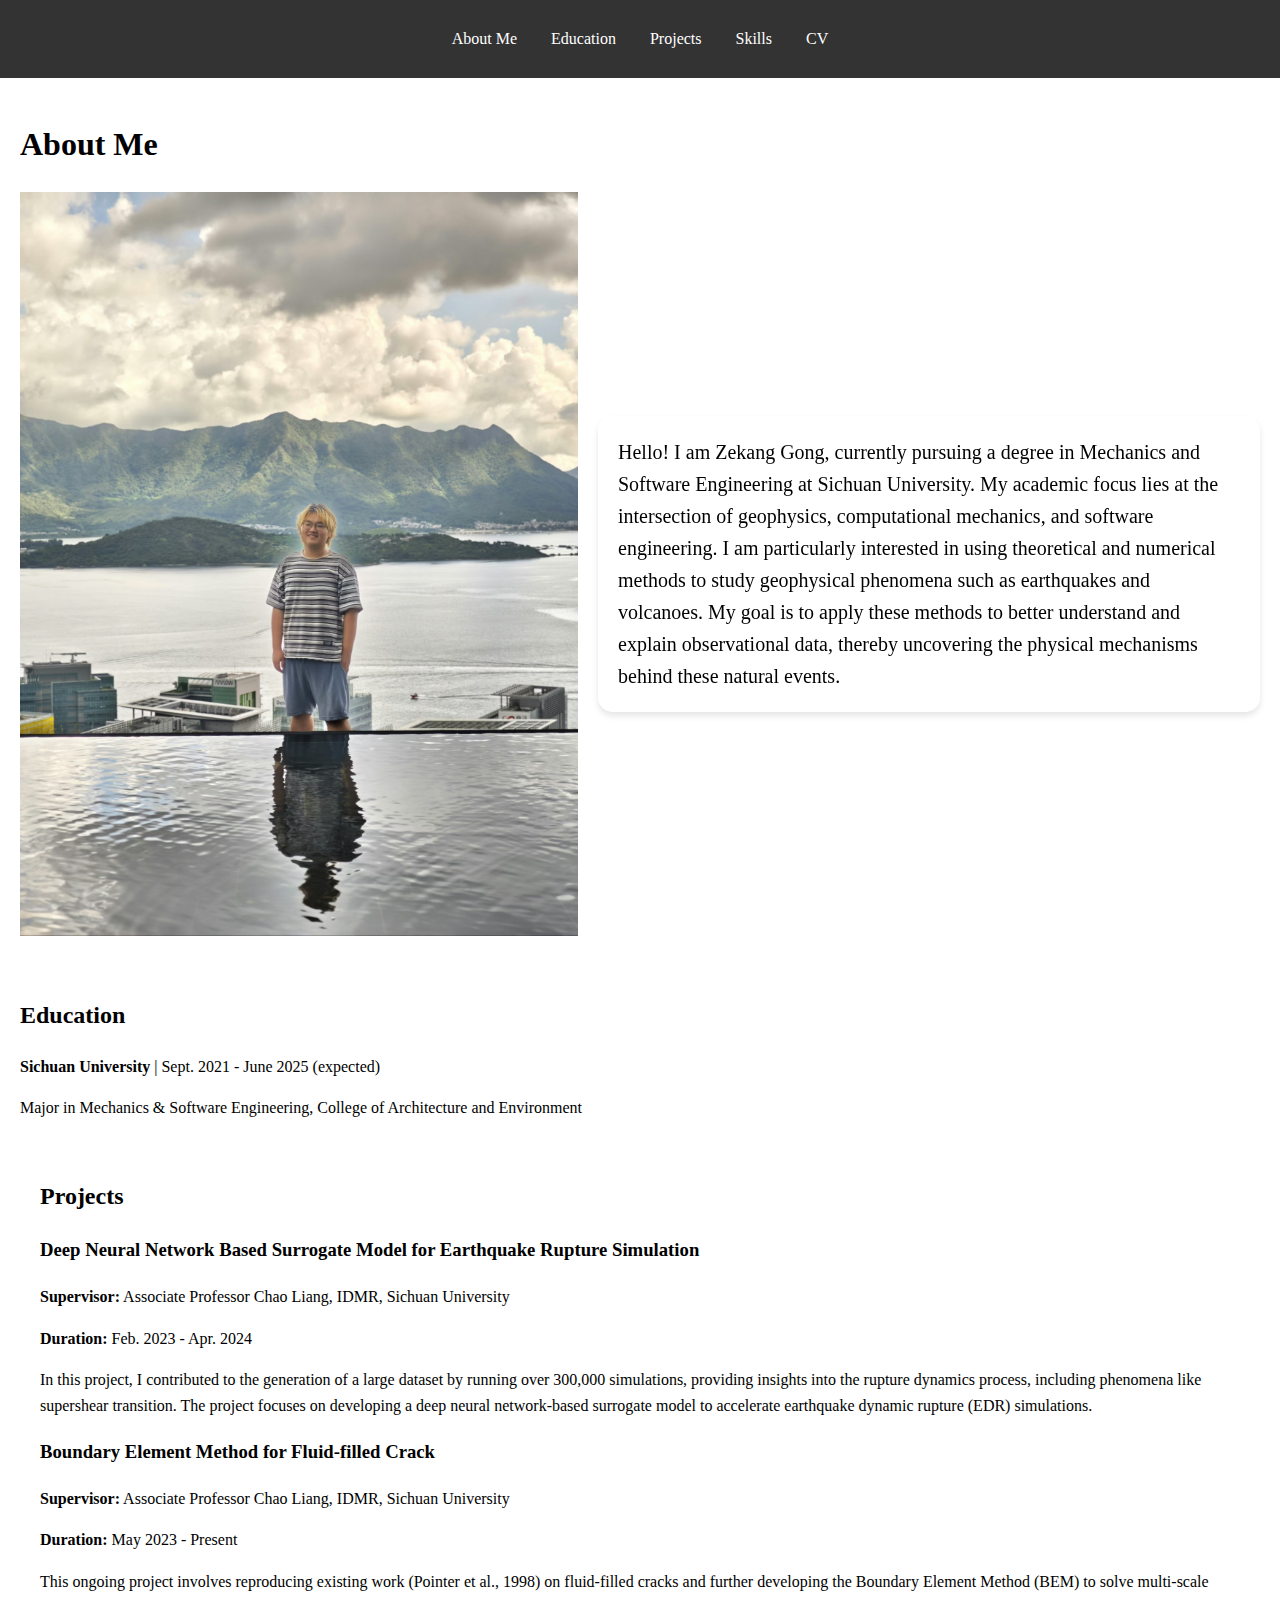
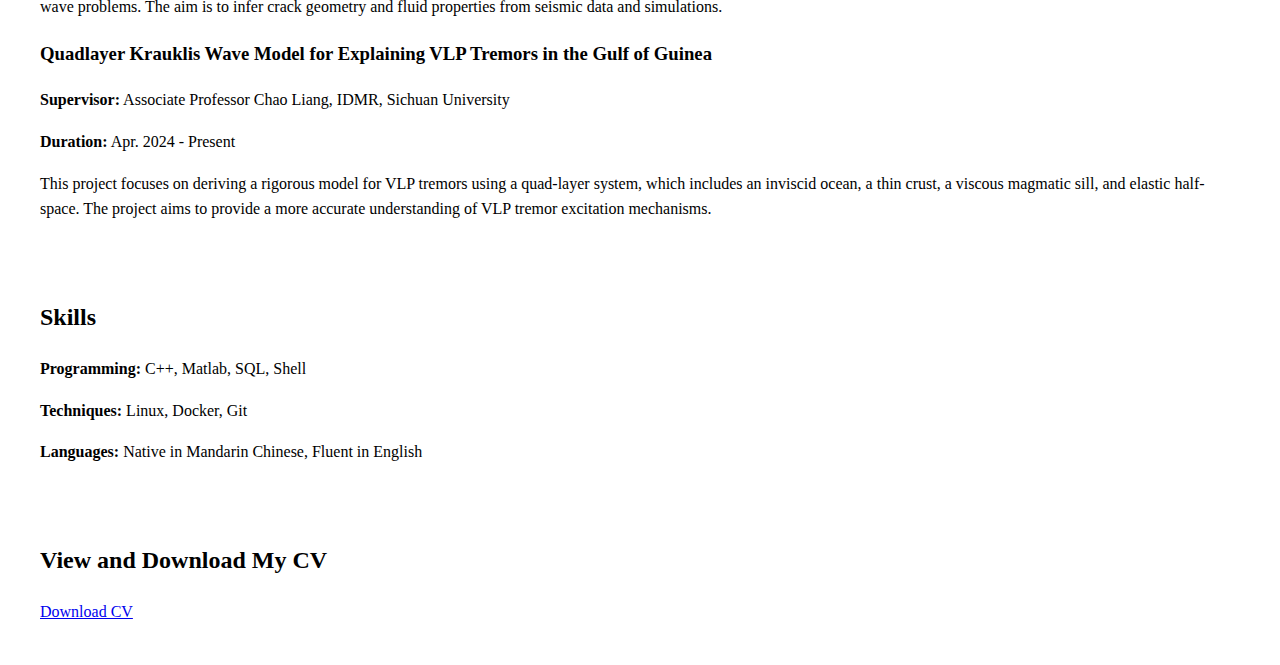
==== index.html @ 9159377b "Update index.html" ====
<!DOCTYPE html>
<html lang="en">
<head>
    <meta charset="UTF-8">
    <meta name="viewport" content="width=device-width, initial-scale=1.0">
    <title>Zekang Gong's Homepage</title>
    <link rel="stylesheet" href="style.css">
</head>
<body>
    <header>
        <nav>
            <ul>
                <li><a href="#about">About Me</a></li>
                <li><a href="#education">Education</a></li>
                <li><a href="#projects">Projects</a></li>
                <li><a href="#skills">Skills</a></li>
                <li><a href="#cv">CV</a></li>
            </ul>
        </nav>
    </header>
    
    <section id="about">
        <h1>About Me</h1>
        <div class="about-content">
            <img src="imgs/portrait.jpg" alt="Profile Photo" class="photo">
            <p>
                Hello! I am Zekang Gong, currently pursuing a degree in Mechanics and Software Engineering at Sichuan University. My academic focus lies at the intersection of geophysics, computational mechanics, and software engineering. I am particularly interested in using theoretical and numerical methods to study geophysical phenomena such as earthquakes and volcanoes. My goal is to apply these methods to better understand and explain observational data, thereby uncovering the physical mechanisms behind these natural events.
            </p>
        </div>
    </section>


    <section id="education">
        <h2>Education</h2>
        <p><strong>Sichuan University</strong> | Sept. 2021 - June 2025 (expected)</p>
        <p>Major in Mechanics & Software Engineering, College of Architecture and Environment</p>
    <section id="projects">
        <h2>Projects</h2>
        <h3>Deep Neural Network Based Surrogate Model for Earthquake Rupture Simulation</h3>
        <p><strong>Supervisor:</strong> Associate Professor Chao Liang, IDMR, Sichuan University</p>
        <p><strong>Duration:</strong> Feb. 2023 - Apr. 2024</p>
        <p>In this project, I contributed to the generation of a large dataset by running over 300,000 simulations, providing insights into the rupture dynamics process, including phenomena like supershear transition. The project focuses on developing a deep neural network-based surrogate model to accelerate earthquake dynamic rupture (EDR) simulations.</p>

        <h3>Boundary Element Method for Fluid-filled Crack</h3>
        <p><strong>Supervisor:</strong> Associate Professor Chao Liang, IDMR, Sichuan University</p>
        <p><strong>Duration:</strong> May 2023 - Present</p>
        <p>This ongoing project involves reproducing existing work (Pointer et al., 1998) on fluid-filled cracks and further developing the Boundary Element Method (BEM) to solve multi-scale wave problems. The aim is to infer crack geometry and fluid properties from seismic data and simulations.</p>

        <h3>Quadlayer Krauklis Wave Model for Explaining VLP Tremors in the Gulf of Guinea</h3>
        <p><strong>Supervisor:</strong> Associate Professor Chao Liang, IDMR, Sichuan University</p>
        <p><strong>Duration:</strong> Apr. 2024 - Present</p>
        <p>This project focuses on deriving a rigorous model for VLP tremors using a quad-layer system, which includes an inviscid ocean, a thin crust, a viscous magmatic sill, and elastic half-space. The project aims to provide a more accurate understanding of VLP tremor excitation mechanisms.</p>
    </section>

    <section id="skills">
        <h2>Skills</h2>
        <p><strong>Programming:</strong> C++, Matlab, SQL, Shell</p>
        <p><strong>Techniques:</strong> Linux, Docker, Git</p>
        <p><strong>Languages:</strong> Native in Mandarin Chinese, Fluent in English</p>
    </section>

    <section id="cv">
        <h2>View and Download My CV</h2>
        <a href="cv.pdf" download>Download CV</a>
    </section>

    <script src="script.js"></script>
</body>
</html>
---- style.css ----
body {
    font-family: "Times New Roman", Times, serif;
    line-height: 1.6;
    margin: 0;
    padding: 0;
}

header {
    background: #333;
    color: #fff;
    padding: 10px 0;
    text-align: center;
}

nav ul {
    list-style-type: none;
    padding: 0;
}

nav ul li {
    display: inline;
    margin: 0 15px;
}

nav ul li a {
    color: #fff;
    text-decoration: none;
}

section {
    padding: 20px;
}

#about {
    padding: 20px;
}

.about-content-wrapper {
    display: flex;
    flex-direction: column;
}

.about-content {
    display: flex;
    align-items: center;
    justify-content: space-between;
}

.photo {
    max-width: 45%;
    height: auto;
    margin-right: 20px;
    opacity: 0;
    transition: opacity 1s ease-in-out;
}

.photo.show {
    opacity: 1;
}

.about-content p {
    flex: 1;
    margin: 0;
    text-align: left;
    font-size: 1.25em; /* Increase the font size */
    background: rgba(255, 255, 255, 0.8); /* Light background for frosted glass effect */
    backdrop-filter: blur(10px); /* Apply the frosted glass effect */
    padding: 20px; /* Add padding inside the box */
    border-radius: 15px; /* Add rounded corners */
    box-shadow: 0 4px 6px rgba(0, 0, 0, 0.1); /* Optional: add some shadow for depth */
}
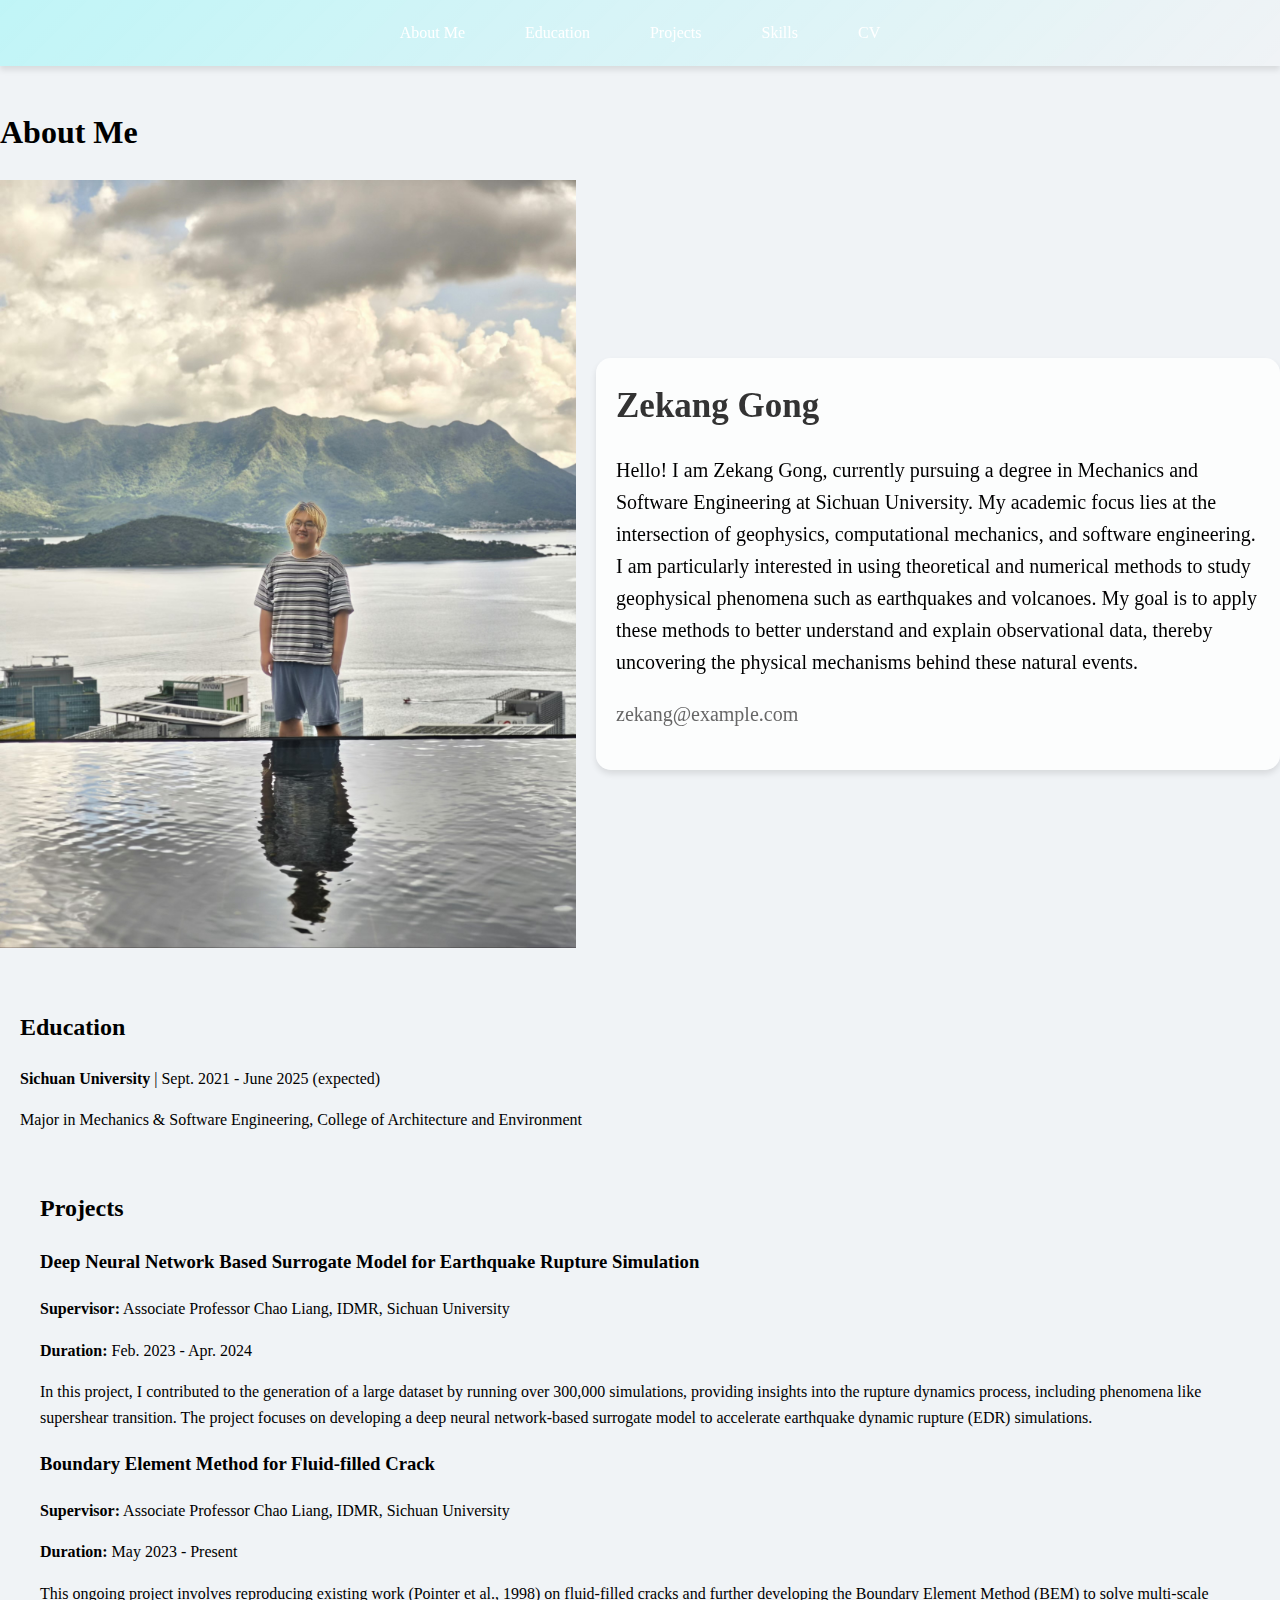
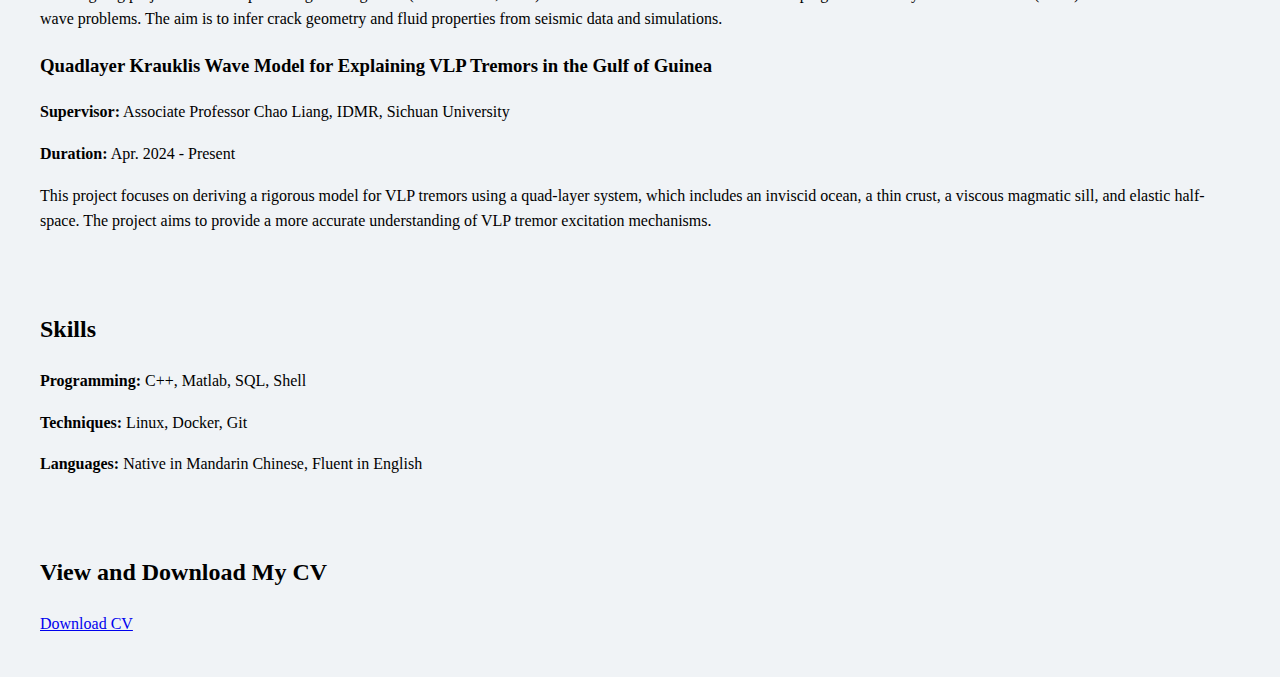
==== commit 277af2be: "Update index.html" ====
--- a/index.html
+++ b/index.html
@@ -23,11 +23,16 @@
         <h1>About Me</h1>
         <div class="about-content">
             <img src="imgs/portrait.jpg" alt="Profile Photo" class="photo">
-            <p>
-                Hello! I am Zekang Gong, currently pursuing a degree in Mechanics and Software Engineering at Sichuan University. My academic focus lies at the intersection of geophysics, computational mechanics, and software engineering. I am particularly interested in using theoretical and numerical methods to study geophysical phenomena such as earthquakes and volcanoes. My goal is to apply these methods to better understand and explain observational data, thereby uncovering the physical mechanisms behind these natural events.
-            </p>
+            <div class="about-text">
+                <h2>Zekang Gong</h2> <!-- Add your name here -->
+                <p>
+                    Hello! I am Zekang Gong, currently pursuing a degree in Mechanics and Software Engineering at Sichuan University. My academic focus lies at the intersection of geophysics, computational mechanics, and software engineering. I am particularly interested in using theoretical and numerical methods to study geophysical phenomena such as earthquakes and volcanoes. My goal is to apply these methods to better understand and explain observational data, thereby uncovering the physical mechanisms behind these natural events.
+                </p>
+                <p class="email">zekang@example.com</p> <!-- Add your email address here -->
+            </div>
         </div>
     </section>
+
 
 
     <section id="education">
--- a/style.css
+++ b/style.css
@@ -3,28 +3,51 @@
     line-height: 1.6;
     margin: 0;
     padding: 0;
+    background-color: #f0f3f6; /* Light grayish-blue background */
 }
 
 header {
-    background: #333;
-    color: #fff;
+    background: linear-gradient(135deg, rgba(0, 255, 255, 0.2), rgba(255, 255, 255, 0.05)); /* Gradient effect */
+    backdrop-filter: blur(6px); /* Frosted glass effect */
+    color: #000;
     padding: 10px 0;
     text-align: center;
+    box-shadow: 0 4px 6px rgba(0, 0, 0, 0.1); /* Subtle shadow for depth */
+    position: sticky;
+    top: 0;
+    z-index: 1000;
 }
 
 nav ul {
     list-style-type: none;
     padding: 0;
+    margin: 0;
+    display: flex;
+    justify-content: center;
 }
 
 nav ul li {
-    display: inline;
     margin: 0 15px;
+    position: relative;
 }
 
 nav ul li a {
     color: #fff;
     text-decoration: none;
+    padding: 10px 15px;
+    display: inline-block;
+    transition: all 0.3s ease-in-out;
+    border-radius: 5px;
+}
+
+nav ul li a:hover {
+    background: rgba(255, 255, 255, 0.2);
+    backdrop-filter: blur(4px); /* Slight frosted effect on hover */
+    box-shadow: 0 4px 8px rgba(0, 0, 0, 0.2); /* Subtle shadow on hover */
+}
+
+nav ul li a:active {
+    transform: scale(0.95); /* Simple click animation */
 }
 
 section {
@@ -32,7 +55,7 @@
 }
 
 #about {
-    padding: 20px;
+    padding: 20px 0;
 }
 
 .about-content-wrapper {
@@ -58,9 +81,8 @@
     opacity: 1;
 }
 
-.about-content p {
+.about-text {
     flex: 1;
-    margin: 0;
     text-align: left;
     font-size: 1.25em; /* Increase the font size */
     background: rgba(255, 255, 255, 0.8); /* Light background for frosted glass effect */
@@ -70,3 +92,16 @@
     box-shadow: 0 4px 6px rgba(0, 0, 0, 0.1); /* Optional: add some shadow for depth */
 }
 
+.about-text h2 {
+    margin-top: 0;
+    margin-bottom: 10px;
+    font-size: 1.75em;
+    font-weight: bold;
+    color: #333; /* Darker color for the name */
+}
+
+.about-text .email {
+    margin-top: 20px;
+    font-size: 1em;
+    color: #666; /* Lighter color for the email */
+}
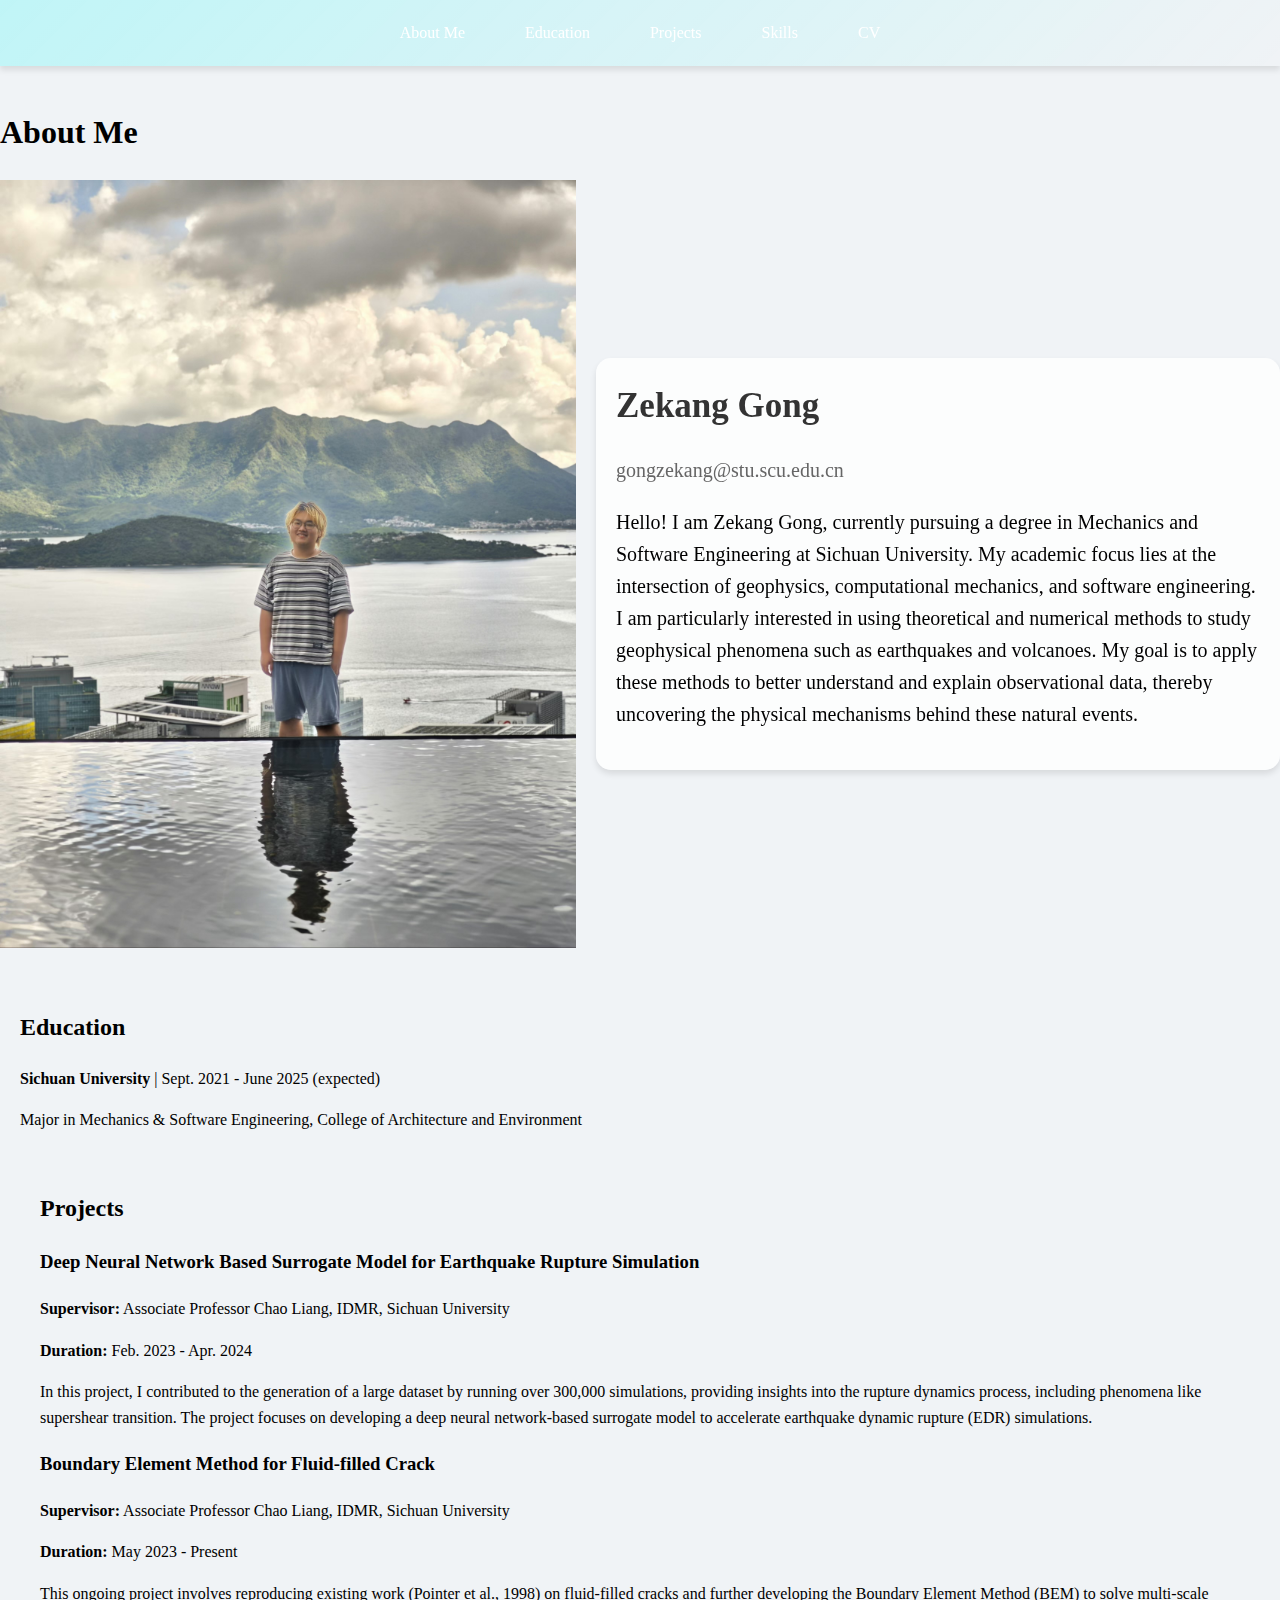
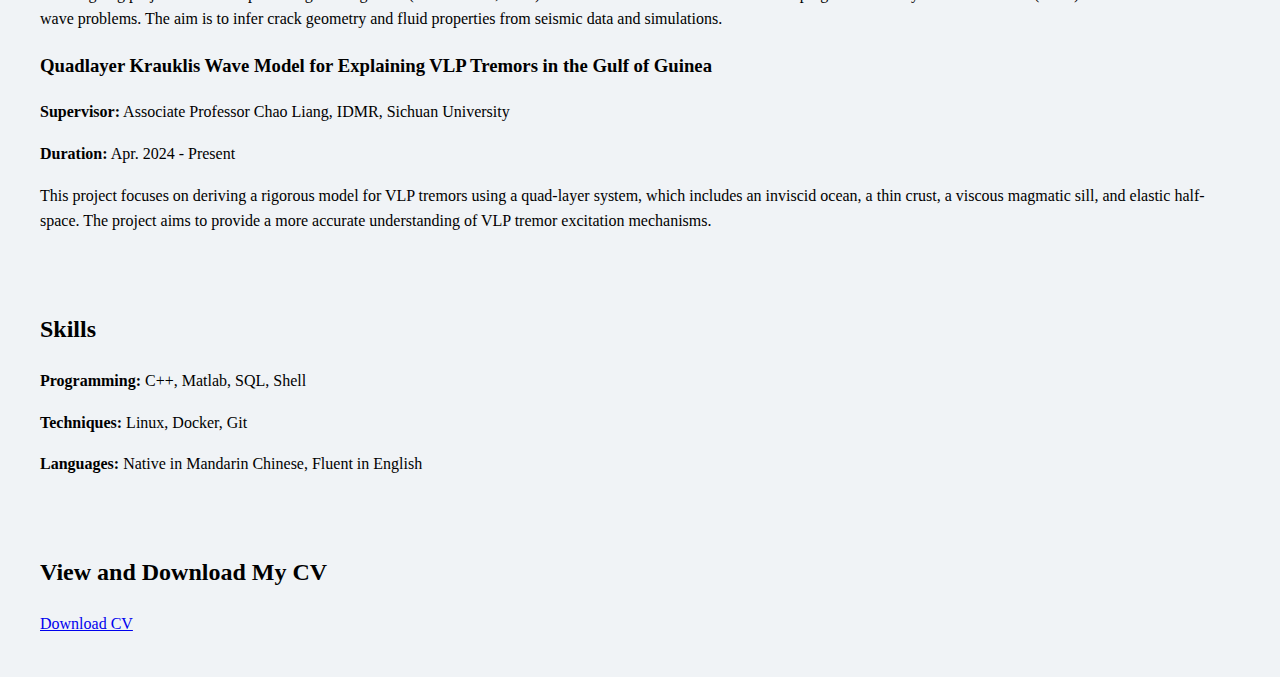
==== commit ce5e7c9f: "Update index.html" ====
--- a/index.html
+++ b/index.html
@@ -25,10 +25,11 @@
             <img src="imgs/portrait.jpg" alt="Profile Photo" class="photo">
             <div class="about-text">
                 <h2>Zekang Gong</h2> <!-- Add your name here -->
+                <p class="email">gongzekang@stu.scu.edu.cn</p> <!-- Add your email address here -->
                 <p>
                     Hello! I am Zekang Gong, currently pursuing a degree in Mechanics and Software Engineering at Sichuan University. My academic focus lies at the intersection of geophysics, computational mechanics, and software engineering. I am particularly interested in using theoretical and numerical methods to study geophysical phenomena such as earthquakes and volcanoes. My goal is to apply these methods to better understand and explain observational data, thereby uncovering the physical mechanisms behind these natural events.
                 </p>
-                <p class="email">zekang@example.com</p> <!-- Add your email address here -->
+                
             </div>
         </div>
     </section>
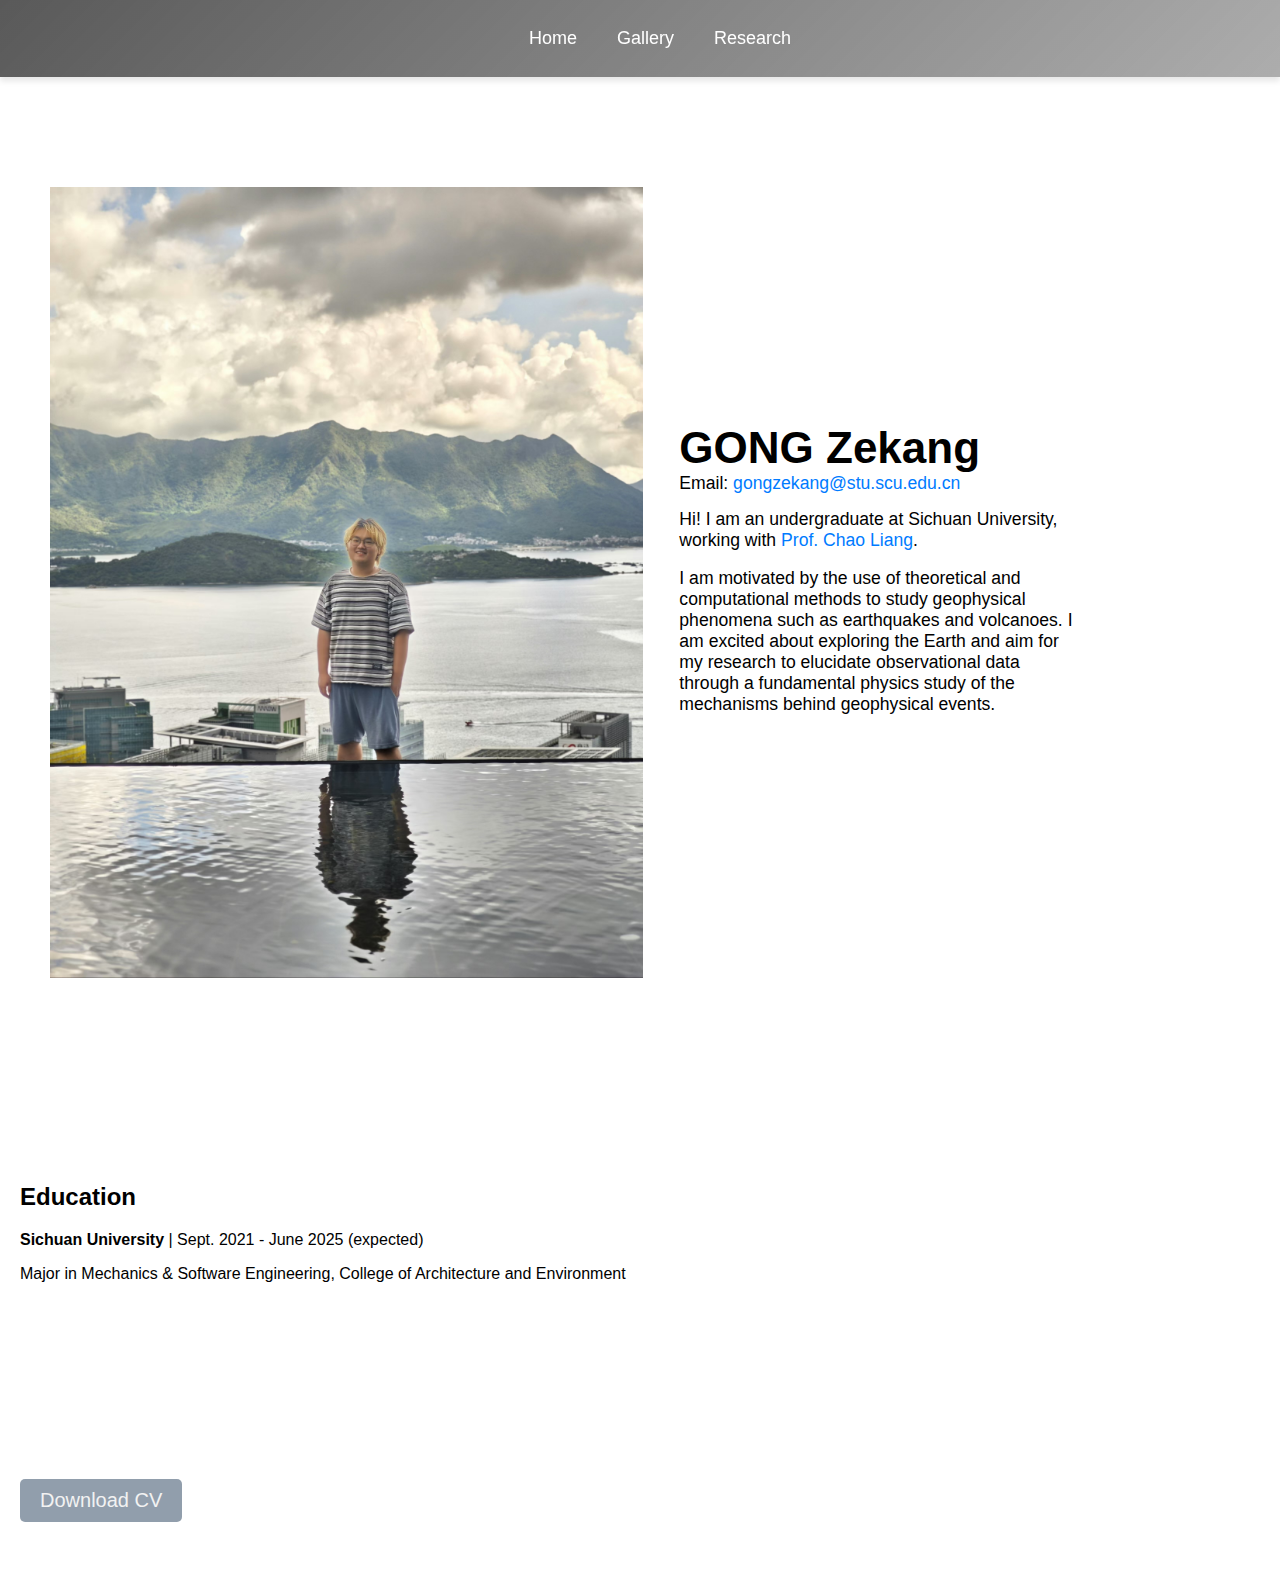
==== commit 66100da5: "Add files via upload" ====
--- a/index.html
+++ b/index.html
@@ -3,74 +3,46 @@
 <head>
     <meta charset="UTF-8">
     <meta name="viewport" content="width=device-width, initial-scale=1.0">
-    <title>Zekang Gong's Homepage</title>
-    <link rel="stylesheet" href="style.css">
+    <title>GONG Zekang's Homepage</title>
+    <link rel="stylesheet" href="styles.css">
 </head>
 <body>
     <header>
         <nav>
             <ul>
-                <li><a href="#about">About Me</a></li>
-                <li><a href="#education">Education</a></li>
-                <li><a href="#projects">Projects</a></li>
-                <li><a href="#skills">Skills</a></li>
-                <li><a href="#cv">CV</a></li>
+                <li><a href="index.html">Home</a></li>
+                <li><a href="gallery.html">Gallery</a></li>
+                <li><a href="research.html">Research</a></li>
             </ul>
         </nav>
     </header>
-    
-    <section id="about">
-        <h1>About Me</h1>
-        <div class="about-content">
-            <img src="imgs/portrait.jpg" alt="Profile Photo" class="photo">
-            <div class="about-text">
-                <h2>Zekang Gong</h2> <!-- Add your name here -->
-                <p class="email">gongzekang@stu.scu.edu.cn</p> <!-- Add your email address here -->
-                <p>
-                    Hello! I am Zekang Gong, currently pursuing a degree in Mechanics and Software Engineering at Sichuan University. My academic focus lies at the intersection of geophysics, computational mechanics, and software engineering. I am particularly interested in using theoretical and numerical methods to study geophysical phenomena such as earthquakes and volcanoes. My goal is to apply these methods to better understand and explain observational data, thereby uncovering the physical mechanisms behind these natural events.
+
+    <section class="about-me">
+        <div class="photo">
+            <img src="img/portrait.jpg" alt="My Photo">
+        </div>
+        <div class="info">
+            <div class="name">GONG Zekang</div>
+            <div class="column">Email: <a href="mailto:gongzekang@stu.scu.edu.cn" class="email-link">gongzekang@stu.scu.edu.cn</a></div>
+            <div class="column">
+                Hi! I am an undergraduate at Sichuan University, working with 
+                <a href="梁超-地震与火山研究室 | 上线了sxl.cn (mysxl.cn)" class="email-link"> Prof. Chao Liang</a>. 
+                <p>I am motivated by the use of theoretical and computational methods to study geophysical phenomena such as earthquakes and volcanoes. 
+                    I am excited about exploring the Earth and aim for my research to elucidate observational data through a fundamental physics study of the mechanisms behind geophysical events. 
                 </p>
-                
             </div>
         </div>
     </section>
 
-
-
-    <section id="education">
+    <section class="education">
         <h2>Education</h2>
         <p><strong>Sichuan University</strong> | Sept. 2021 - June 2025 (expected)</p>
         <p>Major in Mechanics & Software Engineering, College of Architecture and Environment</p>
-    <section id="projects">
-        <h2>Projects</h2>
-        <h3>Deep Neural Network Based Surrogate Model for Earthquake Rupture Simulation</h3>
-        <p><strong>Supervisor:</strong> Associate Professor Chao Liang, IDMR, Sichuan University</p>
-        <p><strong>Duration:</strong> Feb. 2023 - Apr. 2024</p>
-        <p>In this project, I contributed to the generation of a large dataset by running over 300,000 simulations, providing insights into the rupture dynamics process, including phenomena like supershear transition. The project focuses on developing a deep neural network-based surrogate model to accelerate earthquake dynamic rupture (EDR) simulations.</p>
-
-        <h3>Boundary Element Method for Fluid-filled Crack</h3>
-        <p><strong>Supervisor:</strong> Associate Professor Chao Liang, IDMR, Sichuan University</p>
-        <p><strong>Duration:</strong> May 2023 - Present</p>
-        <p>This ongoing project involves reproducing existing work (Pointer et al., 1998) on fluid-filled cracks and further developing the Boundary Element Method (BEM) to solve multi-scale wave problems. The aim is to infer crack geometry and fluid properties from seismic data and simulations.</p>
-
-        <h3>Quadlayer Krauklis Wave Model for Explaining VLP Tremors in the Gulf of Guinea</h3>
-        <p><strong>Supervisor:</strong> Associate Professor Chao Liang, IDMR, Sichuan University</p>
-        <p><strong>Duration:</strong> Apr. 2024 - Present</p>
-        <p>This project focuses on deriving a rigorous model for VLP tremors using a quad-layer system, which includes an inviscid ocean, a thin crust, a viscous magmatic sill, and elastic half-space. The project aims to provide a more accurate understanding of VLP tremor excitation mechanisms.</p>
     </section>
 
-    <section id="skills">
-        <h2>Skills</h2>
-        <p><strong>Programming:</strong> C++, Matlab, SQL, Shell</p>
-        <p><strong>Techniques:</strong> Linux, Docker, Git</p>
-        <p><strong>Languages:</strong> Native in Mandarin Chinese, Fluent in English</p>
+    <section class="cv">
+        <a href="./CV_ZKG.pdf" class="cv-button" download>Download CV</a>
     </section>
 
-    <section id="cv">
-        <h2>View and Download My CV</h2>
-        <a href="cv.pdf" download>Download CV</a>
-    </section>
-
-    <script src="script.js"></script>
 </body>
 </html>
-
--- a/styles.css
+++ b/styles.css
@@ -0,0 +1,170 @@
+/* Global Styles */
+body {
+    font-family: Arial, sans-serif;
+    margin: 0;
+    padding: 0;
+    box-sizing: border-box;
+}
+
+header {
+
+    background: linear-gradient(135deg, rgba(0, 0, 0, 0.65), rgba(50, 50, 50, 0.4)); /* Darker gradient effect */
+    backdrop-filter: blur(8px); /* Frosted glass effect */
+    color: #fff;
+    padding: 12px 0; /* Increase padding to make the navigation bar taller */
+    text-align: center;
+    box-shadow: 0 4px 6px rgba(0, 0, 0, 0.1); /* Subtle shadow for depth */
+    position: sticky;
+    top: 0;
+    z-index: 1000;
+}
+
+nav ul {
+    list-style: none;
+    display: flex;
+    justify-content: center;
+}
+
+nav ul li {
+    margin: 0 20px;
+}
+
+nav ul li a {
+    color: white;
+    text-decoration: none;
+    font-size: 18px;
+    transition: color 0.3s;
+}
+
+nav ul li a:hover {
+    color: #FFD700;
+}
+
+.about-me, .education, .cv {
+    padding: 60px 20px;
+    margin-top: 60px;
+}
+
+.about-me {
+    display: flex;
+    justify-content: center;
+    align-items: center;
+    margin-top: 50px;
+    font-size: 1.1em;
+}
+
+.about-me .photo img {
+    width: 90%;
+    height: auto;
+    margin-right: 30px;
+    margin-left: 30px;
+}
+
+.about-me .info {
+    top: 0;
+    display: flex;
+    flex-direction: column;
+    margin-right: 50px;
+}
+
+.about-me .info .column {
+    margin-right: 30px;
+    margin-bottom: 15px;
+    width: 75%;
+}
+.email-link {
+    color: #007bff; 
+    text-decoration: none; 
+}
+
+.email-link:hover {
+    text-decoration: underline; 
+}
+.about-me .info .name {
+    font-size: 2.5em; 
+    font-weight: bold; 
+}
+
+.cv a {
+    text-decoration: none;
+    font-size: 20px;
+    color: rgb(242, 242, 242);
+}
+
+.cv-button {
+    display: inline-block;
+    padding: 10px 20px;
+    background-color: #8291a1e1; 
+    color: #fff; 
+    text-align: center;
+    border-radius: 5px; 
+    text-decoration: none; 
+    font-size: 1.1em; 
+    transition: background-color 0.3s ease; 
+}
+
+.cv-button:hover {
+    background-color: #3b5570; 
+}
+
+
+.gallery {
+    display: flex;
+    flex-wrap: wrap;
+    justify-content: space-around;
+    padding: 60px 20px;
+    margin-top: 60px;
+}
+
+.photo-container {
+    position: relative;
+    width: 40%;
+    margin: 20px;
+    transition: transform 0.3s ease-in-out;
+}
+
+.photo-container img {
+    width: 100%;
+    border-radius: 10px;
+    transition: transform 0.5s ease-in-out;
+}
+
+.photo-container p {
+    text-align: center;
+    font-size: 14px;
+    margin-top: 10px;
+    color: #555;
+}
+
+.photo-container:hover {
+    transform: scale(1.1);
+}
+
+.photo-container img:hover {
+    transform: scale(1.1);
+}
+
+.research {
+    padding: 60px 20px;
+    margin-top: 60px;
+}
+
+.research-item {
+    margin-bottom: 40px;
+}
+
+.research-item img {
+    width: 100%;
+    max-width: 600px;
+    margin-bottom: 15px;
+}
+
+.research-item h2 {
+    margin-bottom: 10px;
+}
+
+.research-item p {
+    font-size: 16px;
+    line-height: 1.6;
+    color: #333;
+}
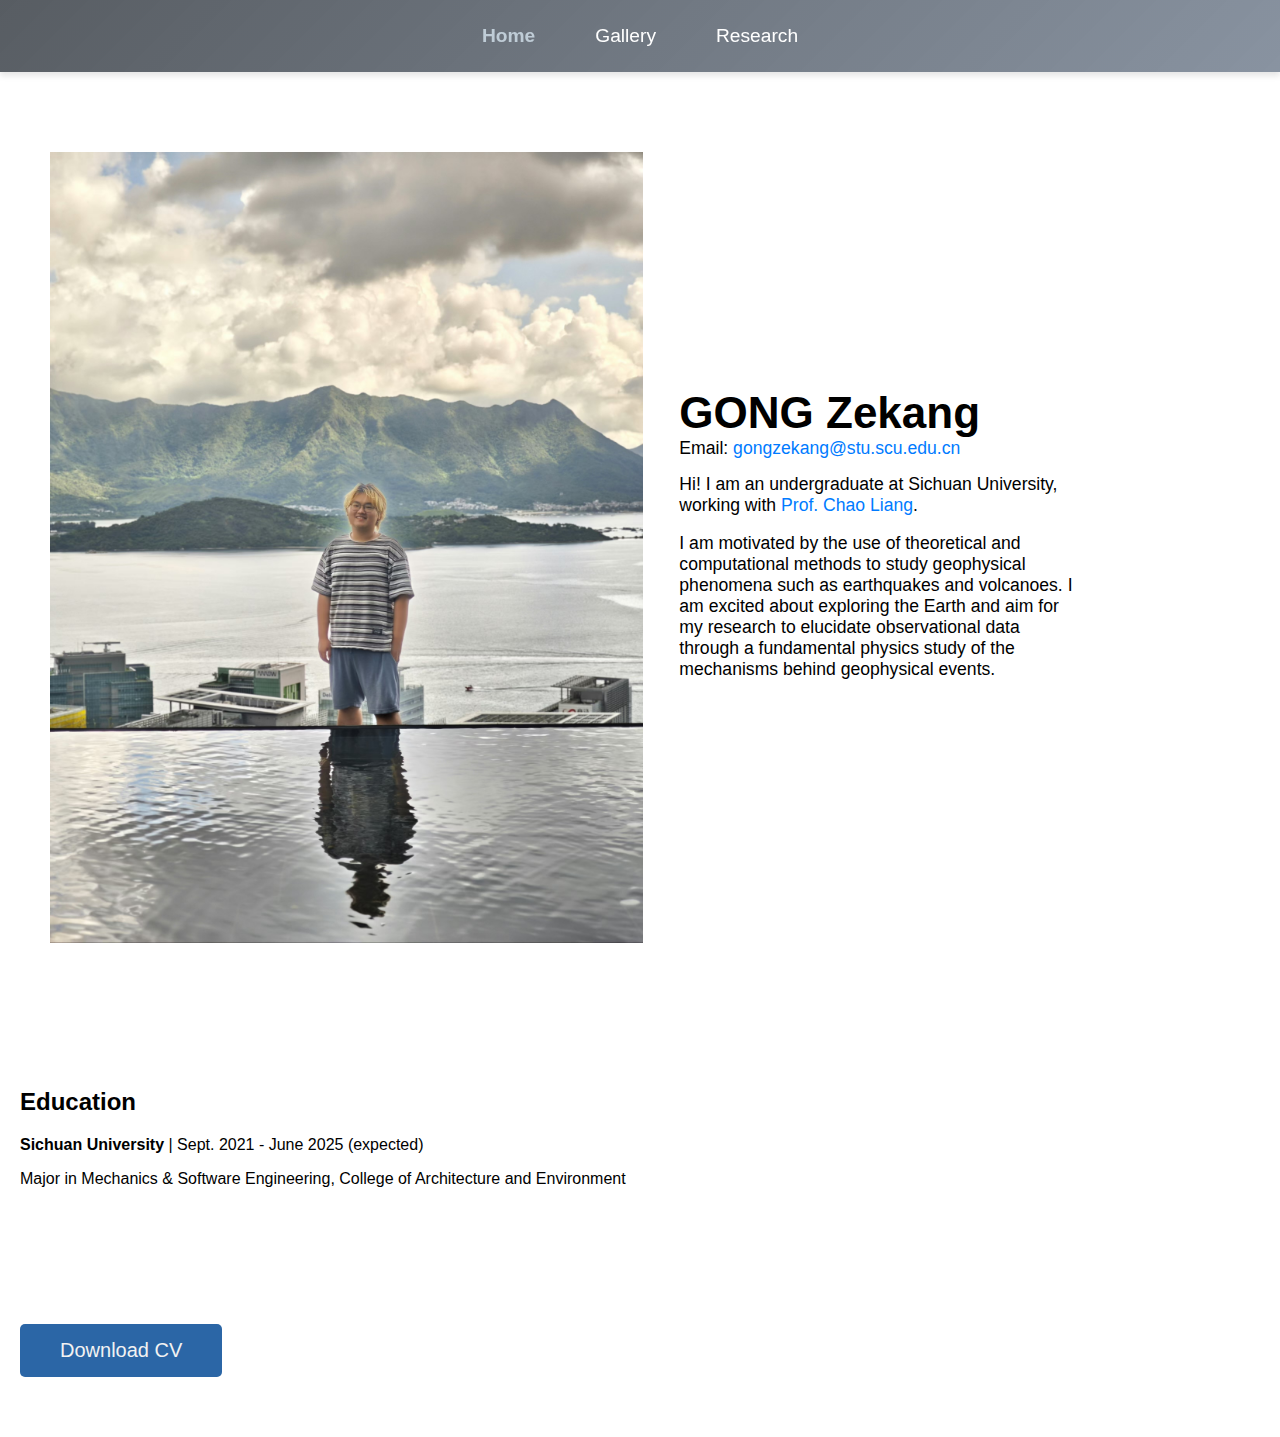
==== commit b774fbcf: "Add files via upload" ====
--- a/index.html
+++ b/index.html
@@ -10,9 +10,9 @@
     <header>
         <nav>
             <ul>
-                <li><a href="index.html">Home</a></li>
-                <li><a href="gallery.html">Gallery</a></li>
-                <li><a href="research.html">Research</a></li>
+                <li><a class="present-page" href="index.html">Home</a></li>
+                <li><a class="page" href="gallery.html">Gallery</a></li>
+                <li><a class="page" href="research.html">Research</a></li>
             </ul>
         </nav>
     </header>
--- a/styles.css
+++ b/styles.css
@@ -8,7 +8,7 @@
 
 header {
 
-    background: linear-gradient(135deg, rgba(0, 0, 0, 0.65), rgba(50, 50, 50, 0.4)); /* Darker gradient effect */
+    background: linear-gradient(135deg, rgba(24, 31, 39, 0.727), rgba(50, 68, 92, 0.577)); /* Darker gradient effect */
     backdrop-filter: blur(8px); /* Frosted glass effect */
     color: #fff;
     padding: 12px 0; /* Increase padding to make the navigation bar taller */
@@ -18,38 +18,63 @@
     top: 0;
     z-index: 1000;
 }
+nav ul li a {
+
+    text-decoration: none;
+    padding: 13px 15px; /* Increase padding to make clickable area larger */
+    display: inline-block;
+    font-size: 1.2em; /* Increase the font size */
+    
+    transition: all 0.5s ease-in-out;
+    border-radius: 5px;
+}
+
+nav ul li a.present-page{
+    color: #bfccd6;
+    font-weight: bold;
+}
+
+nav ul li a.page{
+    color: #ffffff;
+}
+
 
 nav ul {
-    list-style: none;
+    list-style-type: none;
+    padding: 0;
+    margin: 0;
     display: flex;
     justify-content: center;
 }
 
 nav ul li {
-    margin: 0 20px;
+    margin: 0 15px;
+    position: relative;
 }
 
-nav ul li a {
-    color: white;
-    text-decoration: none;
-    font-size: 18px;
-    transition: color 0.3s;
+
+nav ul li a:hover {
+    color: #e2ce11;
+    background: rgba(24, 31, 39, 0.727);
+    backdrop-filter: blur(4px); /* Slight frosted effect on hover */
+    box-shadow: 0 4px 8px rgba(24, 31, 39, 0.727); /* Subtle shadow on hover */
 }
 
-nav ul li a:hover {
-    color: #FFD700;
+nav ul li a:active {
+    transform: scale(0.95); /* Simple click animation */
 }
+
 
 .about-me, .education, .cv {
     padding: 60px 20px;
-    margin-top: 60px;
+    
 }
 
 .about-me {
     display: flex;
     justify-content: center;
     align-items: center;
-    margin-top: 50px;
+    margin-top: 20px;
     font-size: 1.1em;
 }
 
@@ -93,8 +118,8 @@
 
 .cv-button {
     display: inline-block;
-    padding: 10px 20px;
-    background-color: #8291a1e1; 
+    padding: 15px 40px;
+    background-color: #2b66a6; 
     color: #fff; 
     text-align: center;
     border-radius: 5px; 
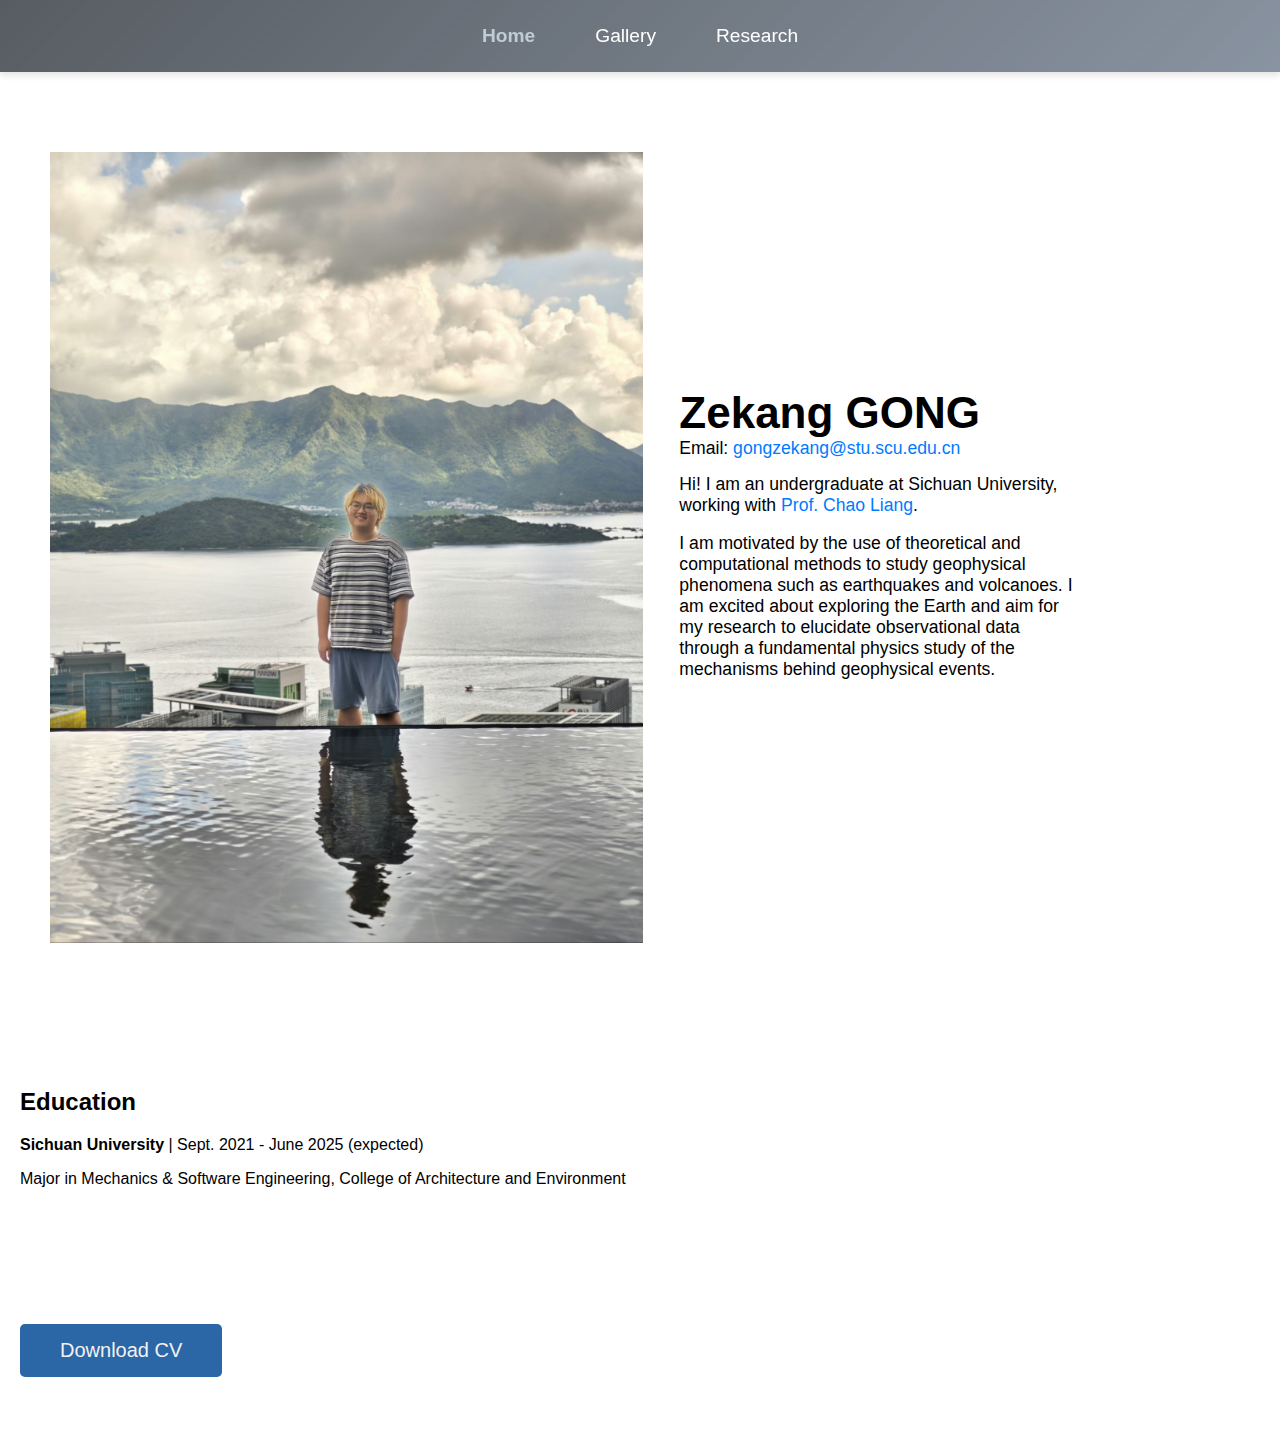
==== commit 2c8c9ff9: "Update index.html" ====
--- a/index.html
+++ b/index.html
@@ -5,6 +5,16 @@
     <meta name="viewport" content="width=device-width, initial-scale=1.0">
     <title>GONG Zekang's Homepage</title>
     <link rel="stylesheet" href="styles.css">
+
+    <script async src="https://www.googletagmanager.com/gtag/js?id=G-0LY655P8JW"></script>
+    <script>
+    window.dataLayer = window.dataLayer || [];
+    function gtag(){dataLayer.push(arguments);}
+    gtag('js', new Date());
+
+    gtag('config', 'G-0LY655P8JW');
+    </script>
+    
 </head>
 <body>
     <header>
@@ -22,7 +32,7 @@
             <img src="img/portrait.jpg" alt="My Photo">
         </div>
         <div class="info">
-            <div class="name">GONG Zekang</div>
+            <div class="name">Zekang GONG</div>
             <div class="column">Email: <a href="mailto:gongzekang@stu.scu.edu.cn" class="email-link">gongzekang@stu.scu.edu.cn</a></div>
             <div class="column">
                 Hi! I am an undergraduate at Sichuan University, working with 
--- a/styles.css
+++ b/styles.css
@@ -1,195 +1,195 @@
-/* Global Styles */
-body {
-    font-family: Arial, sans-serif;
-    margin: 0;
-    padding: 0;
-    box-sizing: border-box;
-}
-
-header {
-
-    background: linear-gradient(135deg, rgba(24, 31, 39, 0.727), rgba(50, 68, 92, 0.577)); /* Darker gradient effect */
-    backdrop-filter: blur(8px); /* Frosted glass effect */
-    color: #fff;
-    padding: 12px 0; /* Increase padding to make the navigation bar taller */
-    text-align: center;
-    box-shadow: 0 4px 6px rgba(0, 0, 0, 0.1); /* Subtle shadow for depth */
-    position: sticky;
-    top: 0;
-    z-index: 1000;
-}
-nav ul li a {
-
-    text-decoration: none;
-    padding: 13px 15px; /* Increase padding to make clickable area larger */
-    display: inline-block;
-    font-size: 1.2em; /* Increase the font size */
-    
-    transition: all 0.5s ease-in-out;
-    border-radius: 5px;
-}
-
-nav ul li a.present-page{
-    color: #bfccd6;
-    font-weight: bold;
-}
-
-nav ul li a.page{
-    color: #ffffff;
-}
-
-
-nav ul {
-    list-style-type: none;
-    padding: 0;
-    margin: 0;
-    display: flex;
-    justify-content: center;
-}
-
-nav ul li {
-    margin: 0 15px;
-    position: relative;
-}
-
-
-nav ul li a:hover {
-    color: #e2ce11;
-    background: rgba(24, 31, 39, 0.727);
-    backdrop-filter: blur(4px); /* Slight frosted effect on hover */
-    box-shadow: 0 4px 8px rgba(24, 31, 39, 0.727); /* Subtle shadow on hover */
-}
-
-nav ul li a:active {
-    transform: scale(0.95); /* Simple click animation */
-}
-
-
-.about-me, .education, .cv {
-    padding: 60px 20px;
-    
-}
-
-.about-me {
-    display: flex;
-    justify-content: center;
-    align-items: center;
-    margin-top: 20px;
-    font-size: 1.1em;
-}
-
-.about-me .photo img {
-    width: 90%;
-    height: auto;
-    margin-right: 30px;
-    margin-left: 30px;
-}
-
-.about-me .info {
-    top: 0;
-    display: flex;
-    flex-direction: column;
-    margin-right: 50px;
-}
-
-.about-me .info .column {
-    margin-right: 30px;
-    margin-bottom: 15px;
-    width: 75%;
-}
-.email-link {
-    color: #007bff; 
-    text-decoration: none; 
-}
-
-.email-link:hover {
-    text-decoration: underline; 
-}
-.about-me .info .name {
-    font-size: 2.5em; 
-    font-weight: bold; 
-}
-
-.cv a {
-    text-decoration: none;
-    font-size: 20px;
-    color: rgb(242, 242, 242);
-}
-
-.cv-button {
-    display: inline-block;
-    padding: 15px 40px;
-    background-color: #2b66a6; 
-    color: #fff; 
-    text-align: center;
-    border-radius: 5px; 
-    text-decoration: none; 
-    font-size: 1.1em; 
-    transition: background-color 0.3s ease; 
-}
-
-.cv-button:hover {
-    background-color: #3b5570; 
-}
-
-
-.gallery {
-    display: flex;
-    flex-wrap: wrap;
-    justify-content: space-around;
-    padding: 60px 20px;
-    margin-top: 60px;
-}
-
-.photo-container {
-    position: relative;
-    width: 40%;
-    margin: 20px;
-    transition: transform 0.3s ease-in-out;
-}
-
-.photo-container img {
-    width: 100%;
-    border-radius: 10px;
-    transition: transform 0.5s ease-in-out;
-}
-
-.photo-container p {
-    text-align: center;
-    font-size: 14px;
-    margin-top: 10px;
-    color: #555;
-}
-
-.photo-container:hover {
-    transform: scale(1.1);
-}
-
-.photo-container img:hover {
-    transform: scale(1.1);
-}
-
-.research {
-    padding: 60px 20px;
-    margin-top: 60px;
-}
-
-.research-item {
-    margin-bottom: 40px;
-}
-
-.research-item img {
-    width: 100%;
-    max-width: 600px;
-    margin-bottom: 15px;
-}
-
-.research-item h2 {
-    margin-bottom: 10px;
-}
-
-.research-item p {
-    font-size: 16px;
-    line-height: 1.6;
-    color: #333;
-}
+/* Global Styles */
+body {
+    font-family: Arial, sans-serif;
+    margin: 0;
+    padding: 0;
+    box-sizing: border-box;
+}
+
+header {
+
+    background: linear-gradient(135deg, rgba(24, 31, 39, 0.727), rgba(50, 68, 92, 0.577)); /* Darker gradient effect */
+    backdrop-filter: blur(8px); /* Frosted glass effect */
+    color: #fff;
+    padding: 12px 0; /* Increase padding to make the navigation bar taller */
+    text-align: center;
+    box-shadow: 0 4px 6px rgba(0, 0, 0, 0.1); /* Subtle shadow for depth */
+    position: sticky;
+    top: 0;
+    z-index: 1000;
+}
+nav ul li a {
+
+    text-decoration: none;
+    padding: 13px 15px; /* Increase padding to make clickable area larger */
+    display: inline-block;
+    font-size: 1.2em; /* Increase the font size */
+    
+    transition: all 0.5s ease-in-out;
+    border-radius: 5px;
+}
+
+nav ul li a.present-page{
+    color: #bfccd6;
+    font-weight: bold;
+}
+
+nav ul li a.page{
+    color: #ffffff;
+}
+
+
+nav ul {
+    list-style-type: none;
+    padding: 0;
+    margin: 0;
+    display: flex;
+    justify-content: center;
+}
+
+nav ul li {
+    margin: 0 15px;
+    position: relative;
+}
+
+
+nav ul li a:hover {
+    color: #e2ce11;
+    background: rgba(24, 31, 39, 0.727);
+    backdrop-filter: blur(4px); /* Slight frosted effect on hover */
+    box-shadow: 0 4px 8px rgba(24, 31, 39, 0.727); /* Subtle shadow on hover */
+}
+
+nav ul li a:active {
+    transform: scale(0.95); /* Simple click animation */
+}
+
+
+.about-me, .education, .cv {
+    padding: 60px 20px;
+    
+}
+
+.about-me {
+    display: flex;
+    justify-content: center;
+    align-items: center;
+    margin-top: 20px;
+    font-size: 1.1em;
+}
+
+.about-me .photo img {
+    width: 90%;
+    height: auto;
+    margin-right: 30px;
+    margin-left: 30px;
+}
+
+.about-me .info {
+    top: 0;
+    display: flex;
+    flex-direction: column;
+    margin-right: 50px;
+}
+
+.about-me .info .column {
+    margin-right: 30px;
+    margin-bottom: 15px;
+    width: 75%;
+}
+.email-link {
+    color: #007bff; 
+    text-decoration: none; 
+}
+
+.email-link:hover {
+    text-decoration: underline; 
+}
+.about-me .info .name {
+    font-size: 2.5em; 
+    font-weight: bold; 
+}
+
+.cv a {
+    text-decoration: none;
+    font-size: 20px;
+    color: rgb(242, 242, 242);
+}
+
+.cv-button {
+    display: inline-block;
+    padding: 15px 40px;
+    background-color: #2b66a6; 
+    color: #fff; 
+    text-align: center;
+    border-radius: 5px; 
+    text-decoration: none; 
+    font-size: 1.1em; 
+    transition: background-color 0.3s ease; 
+}
+
+.cv-button:hover {
+    background-color: #3b5570; 
+}
+
+
+.gallery {
+    display: flex;
+    flex-wrap: wrap;
+    justify-content: space-around;
+    padding: 60px 20px;
+    margin-top: 60px;
+}
+
+.photo-container {
+    position: relative;
+    width: 40%;
+    margin: 20px;
+    transition: transform 0.3s ease-in-out;
+}
+
+.photo-container img {
+    width: 100%;
+    border-radius: 10px;
+    transition: transform 0.5s ease-in-out;
+}
+
+.photo-container p {
+    text-align: center;
+    font-size: 14px;
+    margin-top: 10px;
+    color: #555;
+}
+
+.photo-container:hover {
+    transform: scale(1.1);
+}
+
+.photo-container img:hover {
+    transform: scale(1.1);
+}
+
+.research {
+    padding: 60px 20px;
+    margin-top: 60px;
+}
+
+.research-item {
+    margin-bottom: 40px;
+}
+
+.research-item img {
+    width: 100%;
+    max-width: 600px;
+    margin-bottom: 15px;
+}
+
+.research-item h2 {
+    margin-bottom: 10px;
+}
+
+.research-item p {
+    font-size: 16px;
+    line-height: 1.6;
+    color: #333;
+}
